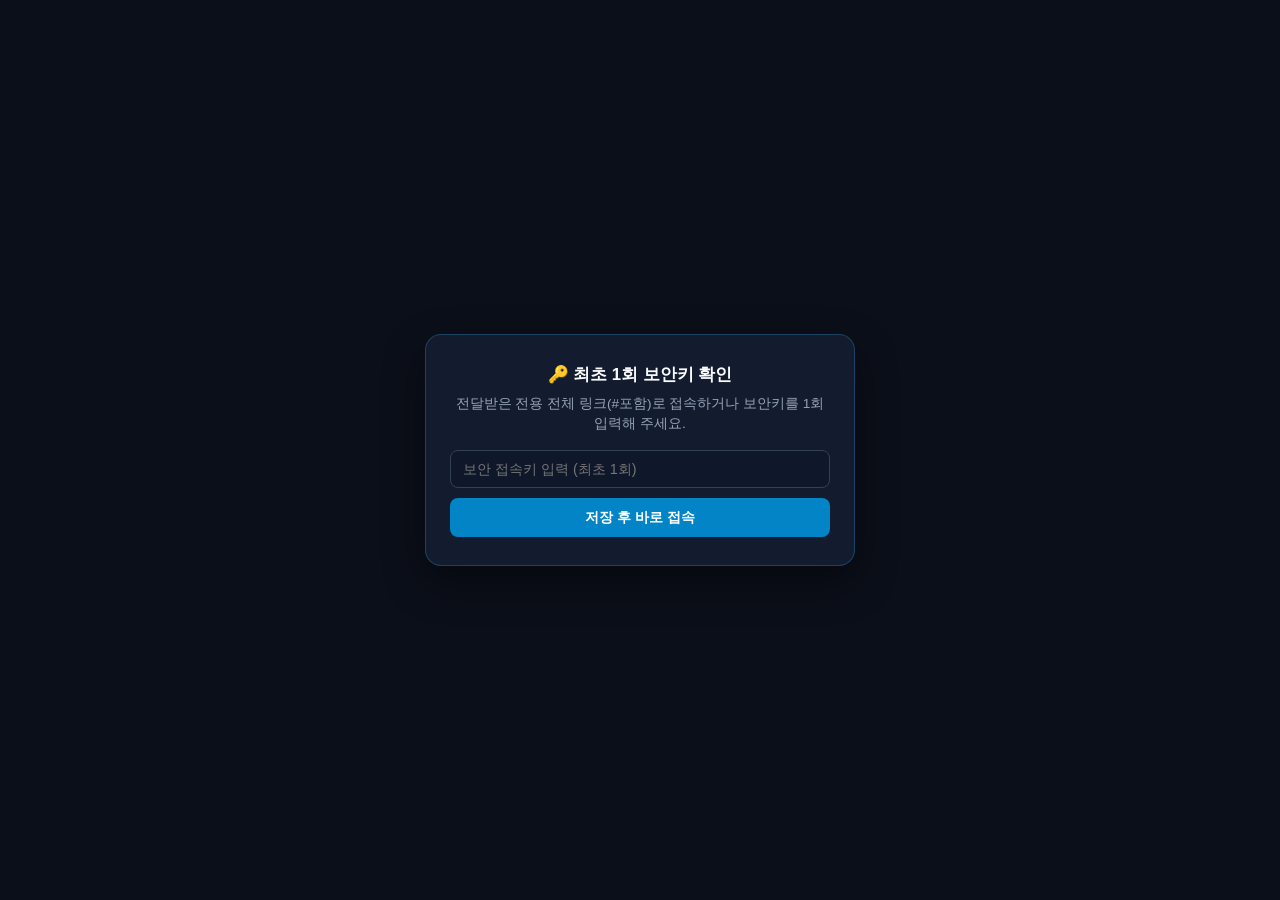
==== docs/autobot/index.html @ c66593f8 "Sync encrypted gateway pointer [2026-11-16T08:17:28]" ====
<!DOCTYPE html>
<html lang="ko">
<head>
<meta charset="UTF-8">
<meta name="viewport" content="width=device-width, initial-scale=1.0">
<meta name="robots" content="noindex, nofollow">
<title>Hyperliquid 자동운용 관제센터 연결</title>
<style>
  :root { color-scheme: dark; }
  body {
    margin: 0; min-height: 100vh; display: flex; align-items: center; justify-content: center;
    background: #0b0f19; color: #e2e8f0;
    font-family: -apple-system, BlinkMacSystemFont, "Segoe UI", Roboto, sans-serif;
  }
  .box {
    max-width: 380px; width: calc(100% - 40px); background: #131b2e;
    border: 1px solid rgba(56, 189, 248, 0.25); border-radius: 16px;
    padding: 28px 24px; text-align: center; box-shadow: 0 16px 40px rgba(0,0,0,0.45);
  }
  .spin {
    width: 34px; height: 34px; border: 3px solid rgba(56, 189, 248, 0.2);
    border-top-color: #38bdf8; border-radius: 50%; margin: 0 auto 16px;
    animation: sp 0.8s linear infinite;
  }
  @keyframes sp { to { transform: rotate(360deg); } }
  h2 { margin: 0 0 8px; font-size: 1.05rem; color: #f8fafc; }
  p { margin: 0; font-size: 0.85rem; color: #94a3b8; line-height: 1.5; }
  .key-form { display: none; margin-top: 16px; }
  input {
    width: 100%; box-sizing: border-box; padding: 10px 12px; border-radius: 8px;
    border: 1px solid #334155; background: #0f172a; color: #fff; font-size: 0.9rem; margin-bottom: 10px;
  }
  button {
    width: 100%; padding: 10px; border-radius: 8px; border: none;
    background: #0284c7; color: #fff; font-weight: 700; font-size: 0.9rem; cursor: pointer;
  }
</style>
</head>
<body>
<div class="box">
  <div class="spin" id="sp"></div>
  <h2 id="ttl">🤖 자동운용 관제센터 연결 중...</h2>
  <p id="msg">최신 암호화 터널 주소를 확인하고 있습니다.</p>
  <form class="key-form" id="kf" onsubmit="saveAndRetry(event)">
    <input type="password" id="ki" placeholder="보안 접속키 입력 (최초 1회)" required>
    <button type="submit">저장 후 바로 접속</button>
  </form>
</div>
<script>
const DEFAULT_PATH = "/autobot";
const RAW_GW = "https://raw.githubusercontent.com/neon0104/hyperliquid-vault-analyzer/main/docs/gateway.json";
const LOCAL_GW = "../gateway.json";

function b64ToBytes(b64) {
  const bin = atob(b64.replace(/-/g, '+').replace(/_/g, '/'));
  const arr = new Uint8Array(bin.length);
  for (let i = 0; i < bin.length; i++) arr[i] = bin.charCodeAt(i);
  return arr;
}

async function decryptPayload(gwObj, secretKey) {
  const enc = new TextEncoder();
  const keyHash = await crypto.subtle.digest("SHA-256", enc.encode(secretKey));
  const cKey = await crypto.subtle.importKey("raw", keyHash, { name: "AES-GCM" }, false, ["decrypt"]);
  const iv = b64ToBytes(gwObj.iv);
  const ct = b64ToBytes(gwObj.ct);
  const plainBuf = await crypto.subtle.decrypt({ name: "AES-GCM", iv }, cKey, ct);
  return JSON.parse(new TextDecoder().decode(plainBuf));
}

async function fetchJson(url) {
  const r = await fetch(url + "?t=" + Date.now(), { cache: "no-store" });
  if (!r.ok) throw new Error("HTTP " + r.status);
  return await r.json();
}

async function connectNow() {
  const params = new URLSearchParams(window.location.search);
  const targetPath = params.get("to") || DEFAULT_PATH;
  let hashKey = decodeURIComponent((window.location.hash || "").replace(/^#/, "").trim());
  if (hashKey.startsWith("k=")) hashKey = hashKey.slice(2);
  if (hashKey) {
    try { localStorage.setItem("hl_gw_key", hashKey); } catch (e) {}
  } else {
    try { hashKey = localStorage.getItem("hl_gw_key") || ""; } catch (e) {}
  }

  if (!hashKey) {
    document.getElementById("sp").style.display = "none";
    document.getElementById("ttl").textContent = "🔑 최초 1회 보안키 확인";
    document.getElementById("msg").textContent = "전달받은 전용 전체 링크(#포함)로 접속하거나 보안키를 1회 입력해 주세요.";
    document.getElementById("kf").style.display = "block";
    return;
  }

  try {
    const settled = await Promise.allSettled([fetchJson(RAW_GW), fetchJson(LOCAL_GW)]);
    const candidates = settled.filter(s => s.status === "fulfilled" && s.value && s.value.ct).map(s => s.value);
    if (!candidates.length) throw new Error("게이트웨이 정보를 불러오지 못했습니다.");
    candidates.sort((a, b) => String(b.updated_at || "").localeCompare(String(a.updated_at || "")));

    const data = await decryptPayload(candidates[0], hashKey);
    if (!data || !data.url) throw new Error("유효하지 않은 터널 데이터");
    const base = String(data.url).replace(/\/+$/, "");
    const path = targetPath.startsWith("/") ? targetPath : ("/" + targetPath);
    window.location.replace(base + path);
  } catch (err) {
    document.getElementById("sp").style.display = "none";
    document.getElementById("ttl").textContent = "⚠️ 연결 확인 필요";
    document.getElementById("msg").textContent = "보안키가 다르거나 PC 서버가 재시작 중입니다. 다시 시도해 주세요.";
    document.getElementById("kf").style.display = "block";
  }
}

function saveAndRetry(e) {
  e.preventDefault();
  const v = document.getElementById("ki").value.trim();
  if (!v) return;
  try { localStorage.setItem("hl_gw_key", v); } catch (err) {}
  window.location.hash = v;
  document.getElementById("kf").style.display = "none";
  document.getElementById("sp").style.display = "block";
  connectNow();
}

connectNow();
</script>
</body>
</html>
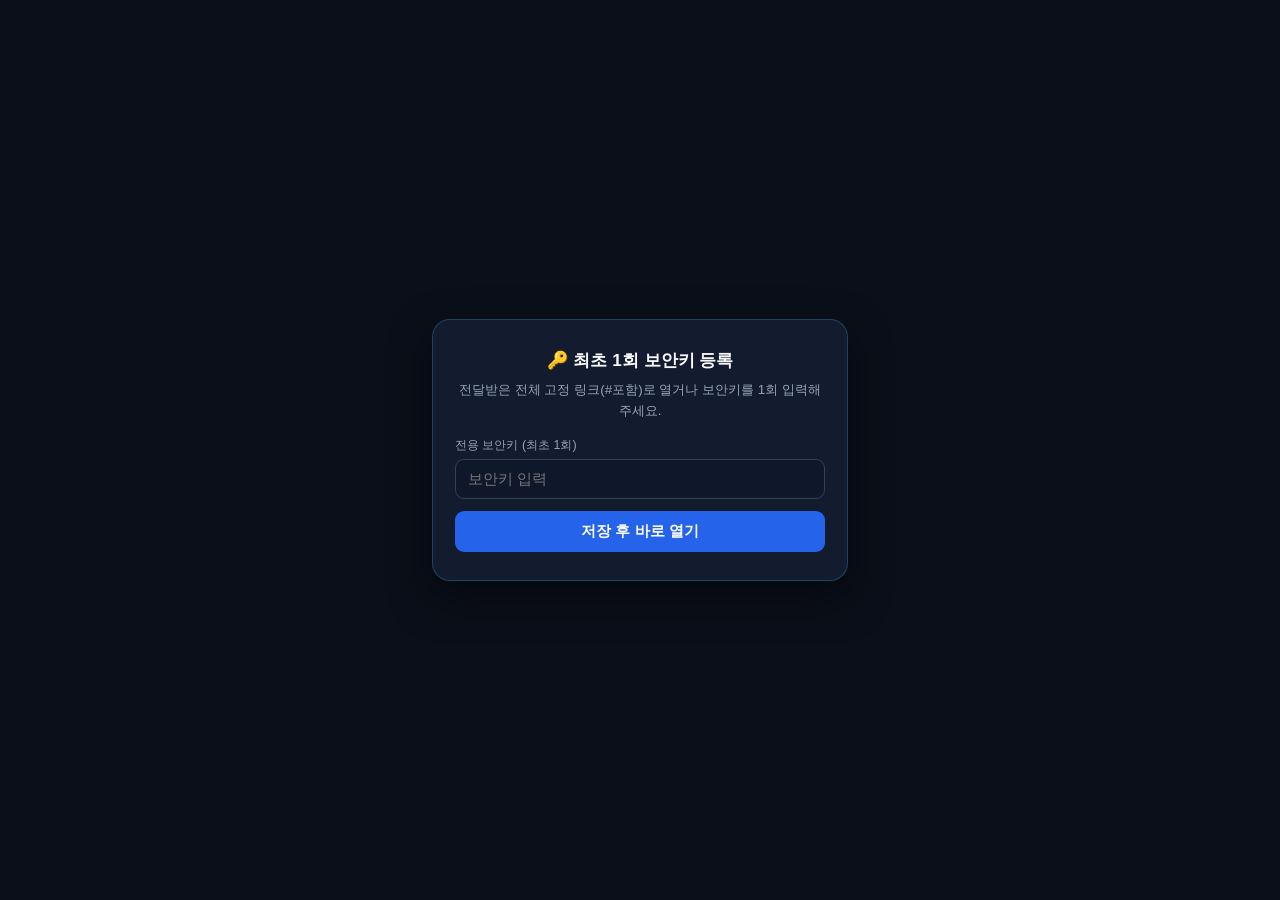
==== commit fe1078c6: "Upgrade 5G permanent PWA shell (non-redirecting URL & persistent JWT)" ====
--- a/docs/autobot/index.html
+++ b/docs/autobot/index.html
@@ -2,20 +2,32 @@
 <html lang="ko">
 <head>
 <meta charset="UTF-8">
-<meta name="viewport" content="width=device-width, initial-scale=1.0">
+<meta name="viewport" content="width=device-width, initial-scale=1.0, maximum-scale=1.0, user-scalable=no">
 <meta name="robots" content="noindex, nofollow">
-<title>Hyperliquid 자동운용 관제센터 연결</title>
+<meta name="theme-color" content="#0b0f19">
+<meta name="apple-mobile-web-app-capable" content="yes">
+<meta name="apple-mobile-web-app-status-bar-style" content="black-translucent">
+<meta name="apple-mobile-web-app-title" content="자동운용봇">
+<link rel="manifest" href="./manifest.json">
+<link rel="icon" type="image/svg+xml" href="../app-icon.svg">
+<link rel="apple-touch-icon" href="../app-icon.svg">
+<title>자동운용 관제센터 · Hyperliquid</title>
 <style>
   :root { color-scheme: dark; }
-  body {
-    margin: 0; min-height: 100vh; display: flex; align-items: center; justify-content: center;
+  html, body {
+    margin: 0; padding: 0; width: 100%; height: 100dvh; overflow: hidden;
     background: #0b0f19; color: #e2e8f0;
     font-family: -apple-system, BlinkMacSystemFont, "Segoe UI", Roboto, sans-serif;
   }
+  #app-frame { border: 0; width: 100%; height: 100dvh; display: none; background: #0b0f19; }
+  #gw-overlay {
+    width: 100%; height: 100dvh; display: flex; align-items: center; justify-content: center;
+    background: #0b0f19;
+  }
   .box {
-    max-width: 380px; width: calc(100% - 40px); background: #131b2e;
-    border: 1px solid rgba(56, 189, 248, 0.25); border-radius: 16px;
-    padding: 28px 24px; text-align: center; box-shadow: 0 16px 40px rgba(0,0,0,0.45);
+    max-width: 370px; width: calc(100% - 36px); background: #131b2e;
+    border: 1px solid rgba(56, 189, 248, 0.25); border-radius: 18px;
+    padding: 28px 22px; text-align: center; box-shadow: 0 16px 40px rgba(0,0,0,0.5);
   }
   .spin {
     width: 34px; height: 34px; border: 3px solid rgba(56, 189, 248, 0.2);
@@ -23,107 +35,44 @@
     animation: sp 0.8s linear infinite;
   }
   @keyframes sp { to { transform: rotate(360deg); } }
-  h2 { margin: 0 0 8px; font-size: 1.05rem; color: #f8fafc; }
-  p { margin: 0; font-size: 0.85rem; color: #94a3b8; line-height: 1.5; }
-  .key-form { display: none; margin-top: 16px; }
+  h2 { margin: 0 0 8px; font-size: 1.08rem; color: #f8fafc; }
+  p { margin: 0; font-size: 0.84rem; color: #94a3b8; line-height: 1.5; }
+  form { display: none; margin-top: 16px; text-align: left; }
+  label { display: block; font-size: 0.78rem; color: #94a3b8; margin: 0 0 5px; }
   input {
-    width: 100%; box-sizing: border-box; padding: 10px 12px; border-radius: 8px;
-    border: 1px solid #334155; background: #0f172a; color: #fff; font-size: 0.9rem; margin-bottom: 10px;
+    width: 100%; box-sizing: border-box; padding: 11px 12px; border-radius: 9px;
+    border: 1px solid #334155; background: #0f172a; color: #fff; font-size: 0.92rem; margin-bottom: 12px;
   }
   button {
-    width: 100%; padding: 10px; border-radius: 8px; border: none;
-    background: #0284c7; color: #fff; font-weight: 700; font-size: 0.9rem; cursor: pointer;
+    width: 100%; padding: 11px; border-radius: 9px; border: none;
+    background: #2563eb; color: #fff; font-weight: 700; font-size: 0.92rem; cursor: pointer;
   }
+  #gw-retry-btn { display: none; margin-top: 16px; }
 </style>
+<script>window.__GW_DEFAULT_ROUTE = "/autobot";</script>
+<script src="../gateway-shell.js" defer></script>
 </head>
 <body>
-<div class="box">
-  <div class="spin" id="sp"></div>
-  <h2 id="ttl">🤖 자동운용 관제센터 연결 중...</h2>
-  <p id="msg">최신 암호화 터널 주소를 확인하고 있습니다.</p>
-  <form class="key-form" id="kf" onsubmit="saveAndRetry(event)">
-    <input type="password" id="ki" placeholder="보안 접속키 입력 (최초 1회)" required>
-    <button type="submit">저장 후 바로 접속</button>
-  </form>
+<iframe id="app-frame" title="Hyperliquid Autobot Control"></iframe>
+<div id="gw-overlay">
+  <div class="box">
+    <div class="spin" id="gw-spin"></div>
+    <h2 id="gw-title">🔒 고정 보안 터널 연결 중...</h2>
+    <p id="gw-msg">실시간 온체인 서버와 동기화하고 있습니다.</p>
+    <form id="gw-key-form" onsubmit="window.__submitGatewayKey(event)">
+      <label>전용 보안키 (최초 1회)</label>
+      <input type="password" id="gw-key-input" placeholder="보안키 입력" required>
+      <button type="submit">저장 후 바로 열기</button>
+    </form>
+    <form id="gw-login-form" onsubmit="window.__submitGatewayLogin(event)">
+      <label>관리자 이메일</label>
+      <input type="email" id="gw-email" value="admin@hyperliquid.com" required autocomplete="username">
+      <label>비밀번호</label>
+      <input type="password" id="gw-pw" placeholder="비밀번호 입력" required autocomplete="current-password">
+      <button type="submit" id="gw-login-btn">로그인 (180일 자동유지)</button>
+    </form>
+    <button id="gw-retry-btn" onclick="window.__retryGateway()">🔄 다시 연결</button>
+  </div>
 </div>
-<script>
-const DEFAULT_PATH = "/autobot";
-const RAW_GW = "https://raw.githubusercontent.com/neon0104/hyperliquid-vault-analyzer/main/docs/gateway.json";
-const LOCAL_GW = "../gateway.json";
-
-function b64ToBytes(b64) {
-  const bin = atob(b64.replace(/-/g, '+').replace(/_/g, '/'));
-  const arr = new Uint8Array(bin.length);
-  for (let i = 0; i < bin.length; i++) arr[i] = bin.charCodeAt(i);
-  return arr;
-}
-
-async function decryptPayload(gwObj, secretKey) {
-  const enc = new TextEncoder();
-  const keyHash = await crypto.subtle.digest("SHA-256", enc.encode(secretKey));
-  const cKey = await crypto.subtle.importKey("raw", keyHash, { name: "AES-GCM" }, false, ["decrypt"]);
-  const iv = b64ToBytes(gwObj.iv);
-  const ct = b64ToBytes(gwObj.ct);
-  const plainBuf = await crypto.subtle.decrypt({ name: "AES-GCM", iv }, cKey, ct);
-  return JSON.parse(new TextDecoder().decode(plainBuf));
-}
-
-async function fetchJson(url) {
-  const r = await fetch(url + "?t=" + Date.now(), { cache: "no-store" });
-  if (!r.ok) throw new Error("HTTP " + r.status);
-  return await r.json();
-}
-
-async function connectNow() {
-  const params = new URLSearchParams(window.location.search);
-  const targetPath = params.get("to") || DEFAULT_PATH;
-  let hashKey = decodeURIComponent((window.location.hash || "").replace(/^#/, "").trim());
-  if (hashKey.startsWith("k=")) hashKey = hashKey.slice(2);
-  if (hashKey) {
-    try { localStorage.setItem("hl_gw_key", hashKey); } catch (e) {}
-  } else {
-    try { hashKey = localStorage.getItem("hl_gw_key") || ""; } catch (e) {}
-  }
-
-  if (!hashKey) {
-    document.getElementById("sp").style.display = "none";
-    document.getElementById("ttl").textContent = "🔑 최초 1회 보안키 확인";
-    document.getElementById("msg").textContent = "전달받은 전용 전체 링크(#포함)로 접속하거나 보안키를 1회 입력해 주세요.";
-    document.getElementById("kf").style.display = "block";
-    return;
-  }
-
-  try {
-    const settled = await Promise.allSettled([fetchJson(RAW_GW), fetchJson(LOCAL_GW)]);
-    const candidates = settled.filter(s => s.status === "fulfilled" && s.value && s.value.ct).map(s => s.value);
-    if (!candidates.length) throw new Error("게이트웨이 정보를 불러오지 못했습니다.");
-    candidates.sort((a, b) => String(b.updated_at || "").localeCompare(String(a.updated_at || "")));
-
-    const data = await decryptPayload(candidates[0], hashKey);
-    if (!data || !data.url) throw new Error("유효하지 않은 터널 데이터");
-    const base = String(data.url).replace(/\/+$/, "");
-    const path = targetPath.startsWith("/") ? targetPath : ("/" + targetPath);
-    window.location.replace(base + path);
-  } catch (err) {
-    document.getElementById("sp").style.display = "none";
-    document.getElementById("ttl").textContent = "⚠️ 연결 확인 필요";
-    document.getElementById("msg").textContent = "보안키가 다르거나 PC 서버가 재시작 중입니다. 다시 시도해 주세요.";
-    document.getElementById("kf").style.display = "block";
-  }
-}
-
-function saveAndRetry(e) {
-  e.preventDefault();
-  const v = document.getElementById("ki").value.trim();
-  if (!v) return;
-  try { localStorage.setItem("hl_gw_key", v); } catch (err) {}
-  window.location.hash = v;
-  document.getElementById("kf").style.display = "none";
-  document.getElementById("sp").style.display = "block";
-  connectNow();
-}
-
-connectNow();
-</script>
 </body>
 </html>
